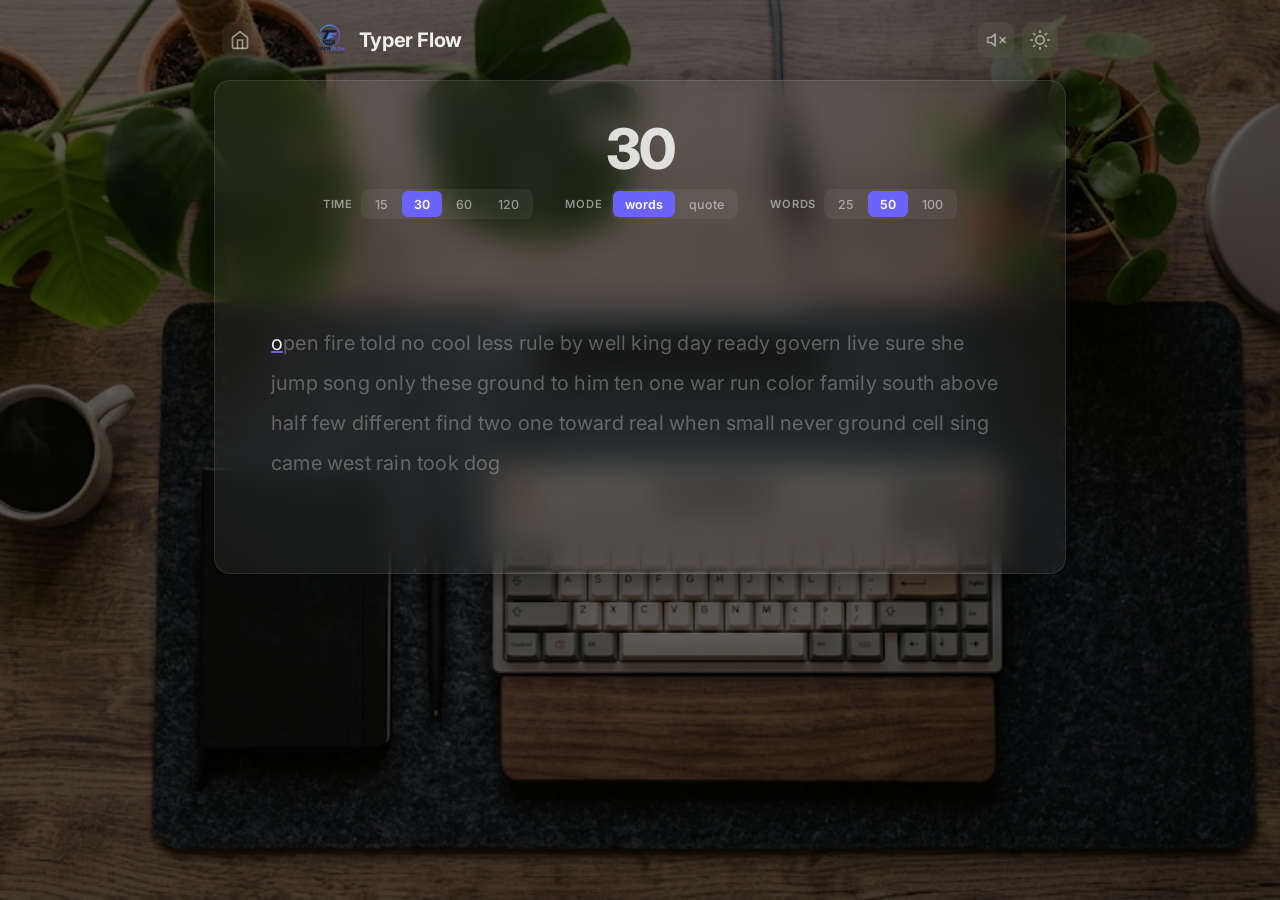
==== main.html @ 1b5fafee "Add files via upload" ====
<!DOCTYPE html>
<html lang="en" data-theme="dark">
<head>
  <meta charset="UTF-8">
  <meta name="viewport" content="width=device-width, initial-scale=1.0">
  <title>Typer Flow — Typing Speed Test</title>
  <link rel="preconnect" href="https://fonts.googleapis.com">
  <link rel="preconnect" href="https://fonts.gstatic.com" crossorigin>
  <link href="https://fonts.googleapis.com/css2?family=Inter:wght@300;400;500;600;700;800&display=swap" rel="stylesheet">
  <link rel="stylesheet" href="style.css">
</head>
<body>
  <div class="bg-overlay"></div>

  <header class="header">
    <div class="logo">
      <a href="index.html" class="btn-icon" title="Back to home" aria-label="Back to home" style="margin-right: 0.25rem;">
        <svg width="20" height="20" viewBox="0 0 24 24" fill="none" stroke="currentColor" stroke-width="2" stroke-linecap="round" stroke-linejoin="round">
          <path d="M3 9l9-7 9 7v11a2 2 0 0 1-2 2H5a2 2 0 0 1-2-2z"/>
          <polyline points="9 22 9 12 15 12 15 22"/>
        </svg>
      </a>
      <svg class="logo-icon" width="28" height="28" viewBox="0 0 28 28" fill="none">
         <img src="logo.png" width="40" height="40" alt="Logo">
      </svg>
      <span class="logo-text">Typer Flow</span>
    </div>
    <div class="header-actions">
      <button class="btn-icon" id="soundToggle" title="Toggle sound" aria-label="Toggle sound">
        <svg width="20" height="20" viewBox="0 0 24 24" fill="none" stroke="currentColor" stroke-width="2" stroke-linecap="round" stroke-linejoin="round">
          <polygon points="11 5 6 9 2 9 2 15 6 15 11 19 11 5"/>
          <path class="sound-on" d="M19.07 4.93a10 10 0 0 1 0 14.14M15.54 8.46a5 5 0 0 1 0 7.07"/>
          <line class="sound-off" x1="23" y1="9" x2="17" y2="15" style="display:none"/>
          <line class="sound-off" x1="17" y1="9" x2="23" y2="15" style="display:none"/>
        </svg>
      </button>
      <button class="btn-icon" id="themeToggle" title="Toggle theme" aria-label="Toggle theme">
        <svg class="icon-sun" width="20" height="20" viewBox="0 0 24 24" fill="none" stroke="currentColor" stroke-width="2" stroke-linecap="round" stroke-linejoin="round">
          <circle cx="12" cy="12" r="5"/>
          <line x1="12" y1="1" x2="12" y2="3"/>
          <line x1="12" y1="21" x2="12" y2="23"/>
          <line x1="4.22" y1="4.22" x2="5.64" y2="5.64"/>
          <line x1="18.36" y1="18.36" x2="19.78" y2="19.78"/>
          <line x1="1" y1="12" x2="3" y2="12"/>
          <line x1="21" y1="12" x2="23" y2="12"/>
          <line x1="4.22" y1="19.78" x2="5.64" y2="18.36"/>
          <line x1="18.36" y1="5.64" x2="19.78" y2="4.22"/>
        </svg>
        <svg class="icon-moon" width="20" height="20" viewBox="0 0 24 24" fill="none" stroke="currentColor" stroke-width="2" stroke-linecap="round" stroke-linejoin="round" style="display:none">
          <path d="M21 12.79A9 9 0 1 1 11.21 3 7 7 0 0 0 21 12.79z"/>
        </svg>
      </button>
    </div>
  </header>

  <main class="main">
    <div class="glass-card" id="typingCard">
      <!-- Timer Display -->
      <div class="timer-display" id="timerDisplay">30</div>

      <!-- Config Bar -->
      <div class="config-bar" id="configBar">
        <div class="config-group">
          <span class="config-label">time</span>
          <div class="config-options" id="timeOptions">
            <button class="config-btn" data-time="15">15</button>
            <button class="config-btn active" data-time="30">30</button>
            <button class="config-btn" data-time="60">60</button>
            <button class="config-btn" data-time="120">120</button>
          </div>
        </div>
        <div class="config-group">
          <span class="config-label">mode</span>
          <div class="config-options" id="modeOptions">
            <button class="config-btn active" data-mode="words">words</button>
            <button class="config-btn" data-mode="quote">quote</button>
          </div>
        </div>
        <div class="config-group" id="wordCountGroup">
          <span class="config-label">words</span>
          <div class="config-options" id="wordCountOptions">
            <button class="config-btn" data-count="25">25</button>
            <button class="config-btn active" data-count="50">50</button>
            <button class="config-btn" data-count="100">100</button>
          </div>
        </div>
      </div>

      <!-- Live Stats -->
      <div class="live-stats" id="liveStats">
        <div class="live-stat">
          <span class="live-stat-value" id="liveWpm">0</span>
          <span class="live-stat-label">wpm</span>
        </div>
        <div class="live-stat">
          <span class="live-stat-value" id="liveAccuracy">100</span>
          <span class="live-stat-label">acc%</span>
        </div>
      </div>

      <!-- Typing Area -->
      <div class="typing-area" id="typingArea" tabindex="0">
        <div class="text-display" id="textDisplay"></div>
        <input type="text" class="hidden-input" id="hiddenInput" autocomplete="off" autocorrect="off" autocapitalize="off" spellcheck="false" aria-label="Type here">
      </div>

      <!-- Restart Hint -->
      <div class="restart-hint" id="restartHint">
        press <kbd>Tab</kbd> + <kbd>Enter</kbd> to restart
      </div>
    </div>

    <!-- Results Screen -->
    <div class="results-overlay" id="resultsOverlay" style="display:none">
      <div class="results-card glass-card">
        <h2 class="results-title">Results</h2>
        <div class="results-wpm">
          <span class="results-wpm-value" id="resultWpm">0</span>
          <span class="results-wpm-label">wpm</span>
        </div>
        <div class="results-accuracy">
          <span class="results-accuracy-value" id="resultAccuracy">0%</span>
          <span class="results-accuracy-label">accuracy</span>
        </div>
        <div class="results-details">
          <div class="result-detail">
            <span class="result-detail-value" id="resultRawWpm">0</span>
            <span class="result-detail-label">raw wpm</span>
          </div>
          <div class="result-detail">
            <span class="result-detail-value" id="resultCorrectChars">0</span>
            <span class="result-detail-label">correct</span>
          </div>
          <div class="result-detail">
            <span class="result-detail-value" id="resultIncorrectChars">0</span>
            <span class="result-detail-label">incorrect</span>
          </div>
          <div class="result-detail">
            <span class="result-detail-value" id="resultTime">0s</span>
            <span class="result-detail-label">time</span>
          </div>
        </div>
        <div class="results-chart-container">
          <canvas id="wpmChart" width="500" height="160"></canvas>
        </div>
        <div class="results-personal-best" id="personalBestSection">
          <div class="personal-best-badge" id="personalBestBadge" style="display:none">
            <svg width="16" height="16" viewBox="0 0 24 24" fill="currentColor"><path d="M12 2l3.09 6.26L22 9.27l-5 4.87 1.18 6.88L12 17.77l-6.18 3.25L7 14.14 2 9.27l6.91-1.01L12 2z"/></svg>
            New Personal Best!
          </div>
          <div class="results-history" id="resultsHistory">
            <h3>Recent Tests</h3>
            <div class="history-list" id="historyList"></div>
          </div>
        </div>
        <button class="btn-restart" id="restartBtn">Try Again</button>
      </div>
    </div>
  </main>

  <script src="textGenerator.js"></script>
  <script src="timer.js"></script>
  <script src="stats.js"></script>
  <script src="storage.js"></script>
  <script src="app.js"></script>
</body>
</html>
---- style.css ----
/* ============================================
   TypeFlow — CSS Custom Properties & Themes
   ============================================ */

:root {
  --font-family: 'Inter', -apple-system, BlinkMacSystemFont, 'Segoe UI', sans-serif;

  /* Accent colors */
  --accent: #6c63ff;
  --accent-glow: rgba(108, 99, 255, 0.4);
  --correct: #4ade80;
  --incorrect: #f87171;
  --incorrect-bg: rgba(248, 113, 113, 0.15);

  /* Spacing */
  --card-padding: 2.5rem;
  --card-radius: 16px;

  /* Transitions */
  --transition-fast: 0.15s ease;
  --transition-normal: 0.25s ease;
  --transition-slow: 0.4s ease;
}

/* Dark theme (default) */
[data-theme="dark"] {
  --bg-primary: #0a0a0f;
  --bg-card: rgba(255, 255, 255, 0.06);
  --bg-card-border: rgba(255, 255, 255, 0.1);
  --text-primary: #f0f0f0;
  --text-secondary: rgba(255, 255, 255, 0.5);
  --text-muted: rgba(255, 255, 255, 0.25);
  --text-correct: var(--correct);
  --text-incorrect: var(--incorrect);
  --text-untouched: rgba(255, 255, 255, 0.3);
  --caret-color: var(--accent);
  --kbd-bg: rgba(255, 255, 255, 0.1);
  --kbd-border: rgba(255, 255, 255, 0.2);
  --config-btn-bg: rgba(255, 255, 255, 0.06);
  --config-btn-hover: rgba(255, 255, 255, 0.12);
  --config-btn-active-bg: var(--accent);
  --config-btn-active-text: #fff;
  --overlay-bg: rgba(0, 0, 0, 0.6);
  --shadow-card: 0 8px 32px rgba(0, 0, 0, 0.4);
  --history-item-bg: rgba(255, 255, 255, 0.04);
  --history-item-border: rgba(255, 255, 255, 0.08);
}

/* Light theme */
[data-theme="light"] {
  --bg-primary: #f0f0f5;
  --bg-card: rgba(255, 255, 255, 0.65);
  --bg-card-border: rgba(255, 255, 255, 0.8);
  --text-primary: #1a1a2e;
  --text-secondary: rgba(26, 26, 46, 0.5);
  --text-muted: rgba(26, 26, 46, 0.25);
  --text-correct: #16a34a;
  --text-incorrect: #dc2626;
  --text-untouched: rgba(26, 26, 46, 0.3);
  --caret-color: var(--accent);
  --kbd-bg: rgba(0, 0, 0, 0.06);
  --kbd-border: rgba(0, 0, 0, 0.15);
  --config-btn-bg: rgba(0, 0, 0, 0.05);
  --config-btn-hover: rgba(0, 0, 0, 0.1);
  --config-btn-active-bg: var(--accent);
  --config-btn-active-text: #fff;
  --overlay-bg: rgba(255, 255, 255, 0.4);
  --shadow-card: 0 8px 32px rgba(0, 0, 0, 0.1);
  --history-item-bg: rgba(0, 0, 0, 0.03);
  --history-item-border: rgba(0, 0, 0, 0.08);
}

/* ============================================
   Reset & Base
   ============================================ */

*, *::before, *::after {
  margin: 0;
  padding: 0;
  box-sizing: border-box;
}

html {
  font-size: 16px;
  -webkit-font-smoothing: antialiased;
  -moz-osx-font-smoothing: grayscale;
}

body {
  font-family: var(--font-family);
  background: var(--bg-primary);
  color: var(--text-primary);
  min-height: 100vh;
  overflow-x: hidden;
  position: relative;
}

/* ============================================
   Background
   ============================================ */

body::before {
  content: '';
  position: fixed;
  inset: 0;
  background: url('desk-keyboard-bg.png') center center / cover no-repeat;
  z-index: 0;
  pointer-events: none;
}

.bg-overlay {
  position: fixed;
  inset: 0;
  background: var(--overlay-bg);
  z-index: 0;
  pointer-events: none;
}

/* ============================================
   Header
   ============================================ */

.header {
  position: relative;
  z-index: 10;
  display: flex;
  align-items: center;
  justify-content: space-between;
  padding: 1.25rem 2rem;
  max-width: 900px;
  margin: 0 auto;
}

.logo {
  display: flex;
  align-items: center;
  gap: 0.6rem;
  color: var(--text-primary);
}

.logo-icon {
  color: var(--accent);
}

.logo-text {
  font-size: 1.25rem;
  font-weight: 700;
  letter-spacing: -0.02em;
}

.header-actions {
  display: flex;
  gap: 0.5rem;
}

.btn-icon {
  display: flex;
  align-items: center;
  justify-content: center;
  width: 36px;
  height: 36px;
  border: none;
  border-radius: 10px;
  background: var(--config-btn-bg);
  color: var(--text-secondary);
  cursor: pointer;
  transition: all var(--transition-fast);
  backdrop-filter: blur(8px);
}

.btn-icon:hover {
  background: var(--config-btn-hover);
  color: var(--text-primary);
}

.btn-icon:focus-visible {
  outline: 2px solid var(--accent);
  outline-offset: 2px;
}

/* ============================================
   Main
   ============================================ */

.main {
  position: relative;
  z-index: 10;
  display: flex;
  flex-direction: column;
  align-items: center;
  padding: 0 1.5rem 3rem;
  max-width: 900px;
  margin: 0 auto;
}

/* ============================================
   Glass Card
   ============================================ */

.glass-card {
  width: 100%;
  background: var(--bg-card);
  border: 1px solid var(--bg-card-border);
  border-radius: var(--card-radius);
  padding: var(--card-padding);
  backdrop-filter: blur(16px);
  -webkit-backdrop-filter: blur(16px);
  box-shadow: var(--shadow-card);
}

/* ============================================
   Timer Display
   ============================================ */

.timer-display {
  text-align: center;
  font-size: 3.5rem;
  font-weight: 800;
  color: var(--text-primary);
  letter-spacing: -0.03em;
  line-height: 1;
  margin-bottom: 0.75rem;
  opacity: 0.9;
  transition: color var(--transition-fast);
  user-select: none;
}

.timer-display.warning {
  color: var(--accent);
}

.timer-display.danger {
  color: var(--incorrect);
}

/* ============================================
   Config Bar
   ============================================ */

.config-bar {
  display: flex;
  align-items: center;
  justify-content: center;
  gap: 2rem;
  margin-bottom: 1.5rem;
  flex-wrap: wrap;
}

.config-group {
  display: flex;
  align-items: center;
  gap: 0.5rem;
}

.config-label {
  font-size: 0.7rem;
  font-weight: 600;
  text-transform: uppercase;
  letter-spacing: 0.08em;
  color: var(--text-secondary);
}

.config-options {
  display: flex;
  gap: 2px;
  background: var(--config-btn-bg);
  border-radius: 8px;
  padding: 2px;
}

.config-btn {
  border: none;
  background: transparent;
  color: var(--text-secondary);
  font-family: var(--font-family);
  font-size: 0.78rem;
  font-weight: 500;
  padding: 0.35rem 0.75rem;
  border-radius: 6px;
  cursor: pointer;
  transition: all var(--transition-fast);
  white-space: nowrap;
}

.config-btn:hover {
  color: var(--text-primary);
  background: var(--config-btn-hover);
}

.config-btn:focus-visible {
  outline: 2px solid var(--accent);
  outline-offset: 1px;
}

.config-btn.active {
  background: var(--config-btn-active-bg);
  color: var(--config-btn-active-text);
  font-weight: 600;
}

/* ============================================
   Live Stats
   ============================================ */

.live-stats {
  display: flex;
  justify-content: center;
  gap: 2.5rem;
  margin-bottom: 1.25rem;
  opacity: 0;
  transition: opacity var(--transition-normal);
  pointer-events: none;
}

.live-stats.visible {
  opacity: 1;
}

.live-stat {
  display: flex;
  flex-direction: column;
  align-items: center;
  gap: 0.1rem;
}

.live-stat-value {
  font-size: 1.5rem;
  font-weight: 700;
  color: var(--accent);
  letter-spacing: -0.02em;
}

.live-stat-label {
  font-size: 0.65rem;
  font-weight: 600;
  text-transform: uppercase;
  letter-spacing: 0.08em;
  color: var(--text-secondary);
}

/* ============================================
   Typing Area
   ============================================ */

.typing-area {
  position: relative;
  cursor: text;
  min-height: 120px;
  padding: 1rem;
  border-radius: 12px;
  transition: background var(--transition-fast);
}

.typing-area:hover,
.typing-area:focus {
  background: rgba(255, 255, 255, 0.02);
}

[data-theme="light"] .typing-area:hover,
[data-theme="light"] .typing-area:focus {
  background: rgba(0, 0, 0, 0.02);
}

.text-display {
  font-size: 1.25rem;
  line-height: 2;
  letter-spacing: 0.01em;
  word-wrap: break-word;
  user-select: none;
}

.text-display .char {
  position: relative;
  color: var(--text-untouched);
  transition: color var(--transition-fast);
}

.text-display .char.correct {
  color: var(--text-correct);
}

.text-display .char.incorrect {
  color: var(--text-incorrect);
  background: var(--incorrect-bg);
  border-radius: 2px;
}

.text-display .char.current {
  color: var(--text-primary);
}

.text-display .char.current::after {
  content: '';
  position: absolute;
  left: 0;
  bottom: 2px;
  width: 100%;
  height: 2px;
  background: var(--caret-color);
  border-radius: 1px;
  animation: caret-blink 1s step-end infinite;
}

.text-display .space.incorrect {
  background: var(--incorrect-bg);
  border-radius: 2px;
}

.hidden-input {
  position: absolute;
  top: 0;
  left: 0;
  width: 100%;
  height: 100%;
  opacity: 0;
  border: none;
  outline: none;
  font-size: 16px; /* prevents iOS auto-zoom on focus */
  /* remove pointer-events: none so it can even be tapped directly */
}


@keyframes caret-blink {
  0%, 100% { opacity: 1; }
  50% { opacity: 0; }
}

/* ============================================
   Restart Hint
   ============================================ */

.restart-hint {
  text-align: center;
  margin-top: 1rem;
  font-size: 0.75rem;
  color: var(--text-muted);
  opacity: 0;
  transition: opacity var(--transition-normal);
}

.restart-hint.visible {
  opacity: 1;
}

kbd {
  display: inline-block;
  background: var(--kbd-bg);
  border: 1px solid var(--kbd-border);
  border-radius: 4px;
  padding: 0.1em 0.4em;
  font-family: var(--font-family);
  font-size: 0.7rem;
  font-weight: 500;
}

/* ============================================
   Results Overlay
   ============================================ */

.results-overlay {
  position: fixed;
  inset: 0;
  z-index: 100;
  display: flex;
  align-items: center;
  justify-content: center;
  background: rgba(0, 0, 0, 0.6);
  backdrop-filter: blur(8px);
  -webkit-backdrop-filter: blur(8px);
  padding: 1.5rem;
  animation: fadeIn 0.3s ease;
}

[data-theme="light"] .results-overlay {
  background: rgba(255, 255, 255, 0.6);
}

@keyframes fadeIn {
  from { opacity: 0; }
  to { opacity: 1; }
}

.results-card {
  max-width: 520px;
  width: 100%;
  max-height: 90vh;
  overflow-y: auto;
  animation: slideUp 0.35s ease;
}

@keyframes slideUp {
  from { opacity: 0; transform: translateY(20px); }
  to { opacity: 1; transform: translateY(0); }
}

.results-title {
  text-align: center;
  font-size: 0.85rem;
  font-weight: 600;
  text-transform: uppercase;
  letter-spacing: 0.1em;
  color: var(--text-secondary);
  margin-bottom: 1.5rem;
}

.results-wpm {
  text-align: center;
  margin-bottom: 0.5rem;
}

.results-wpm-value {
  font-size: 5rem;
  font-weight: 800;
  letter-spacing: -0.04em;
  line-height: 1;
  color: var(--accent);
}

.results-wpm-label {
  display: block;
  font-size: 0.8rem;
  font-weight: 600;
  text-transform: uppercase;
  letter-spacing: 0.1em;
  color: var(--text-secondary);
  margin-top: 0.25rem;
}

.results-accuracy {
  text-align: center;
  margin-bottom: 1.5rem;
}

.results-accuracy-value {
  font-size: 1.75rem;
  font-weight: 700;
  color: var(--text-primary);
}

.results-accuracy-label {
  font-size: 0.7rem;
  font-weight: 600;
  text-transform: uppercase;
  letter-spacing: 0.1em;
  color: var(--text-secondary);
  margin-left: 0.4rem;
}

.results-details {
  display: grid;
  grid-template-columns: repeat(4, 1fr);
  gap: 0.75rem;
  margin-bottom: 1.5rem;
}

.result-detail {
  text-align: center;
}

.result-detail-value {
  display: block;
  font-size: 1.25rem;
  font-weight: 700;
  color: var(--text-primary);
}

.result-detail-label {
  font-size: 0.6rem;
  font-weight: 600;
  text-transform: uppercase;
  letter-spacing: 0.08em;
  color: var(--text-secondary);
}

/* ============================================
   WPM Chart
   ============================================ */

.results-chart-container {
  margin-bottom: 1.5rem;
  background: var(--history-item-bg);
  border-radius: 10px;
  padding: 1rem;
}

#wpmChart {
  width: 100%;
  height: auto;
  display: block;
}

/* ============================================
   Personal Best & History
   ============================================ */

.personal-best-badge {
  display: flex;
  align-items: center;
  justify-content: center;
  gap: 0.4rem;
  padding: 0.5rem 1rem;
  background: rgba(108, 99, 255, 0.15);
  border: 1px solid rgba(108, 99, 255, 0.3);
  border-radius: 8px;
  color: var(--accent);
  font-size: 0.8rem;
  font-weight: 600;
  margin-bottom: 1.25rem;
  animation: fadeIn 0.5s ease;
}

.results-history h3 {
  font-size: 0.7rem;
  font-weight: 600;
  text-transform: uppercase;
  letter-spacing: 0.1em;
  color: var(--text-secondary);
  margin-bottom: 0.75rem;
}

.history-list {
  display: flex;
  flex-direction: column;
  gap: 0.4rem;
  max-height: 120px;
  overflow-y: auto;
  margin-bottom: 1.5rem;
}

.history-item {
  display: flex;
  justify-content: space-between;
  align-items: center;
  padding: 0.5rem 0.75rem;
  background: var(--history-item-bg);
  border: 1px solid var(--history-item-border);
  border-radius: 8px;
  font-size: 0.8rem;
}

.history-item-wpm {
  font-weight: 700;
  color: var(--accent);
}

.history-item-accuracy {
  color: var(--text-secondary);
}

.history-item-date {
  color: var(--text-muted);
  font-size: 0.7rem;
}

/* ============================================
   Restart Button
   ============================================ */

.btn-restart {
  display: block;
  width: 100%;
  padding: 0.85rem;
  border: none;
  border-radius: 10px;
  background: var(--accent);
  color: #fff;
  font-family: var(--font-family);
  font-size: 0.9rem;
  font-weight: 600;
  cursor: pointer;
  transition: all var(--transition-fast);
}

.btn-restart:hover {
  filter: brightness(1.1);
  transform: translateY(-1px);
}

.btn-restart:focus-visible {
  outline: 2px solid var(--accent);
  outline-offset: 3px;
}

/* ============================================
   Scrollbar
   ============================================ */

::-webkit-scrollbar {
  width: 6px;
}

::-webkit-scrollbar-track {
  background: transparent;
}

::-webkit-scrollbar-thumb {
  background: var(--text-muted);
  border-radius: 3px;
}

/* ============================================
   Responsive
   ============================================ */

@media (max-width: 768px) {
  .header {
    padding: 1rem 1.25rem;
  }

  .main {
    padding: 0 1rem 2rem;
  }

  .glass-card {
    padding: 1.5rem;
    border-radius: 12px;
  }

  .timer-display {
    font-size: 2.5rem;
  }

  .config-bar {
    gap: 1rem;
  }

  .config-label {
    display: none;
  }

  .text-display {
    font-size: 1.05rem;
    line-height: 1.9;
  }

  .results-wpm-value {
    font-size: 3.5rem;
  }

  .results-details {
    grid-template-columns: repeat(2, 1fr);
    gap: 0.5rem;
  }
}

@media (max-width: 480px) {
  .header {
    padding: 0.75rem 1rem;
  }

  .logo-text {
    font-size: 1.1rem;
  }

  .glass-card {
    padding: 1.25rem;
  }

  .timer-display {
    font-size: 2rem;
  }

  .config-bar {
    gap: 0.75rem;
    margin-bottom: 1rem;
  }

  .config-btn {
    font-size: 0.72rem;
    padding: 0.3rem 0.6rem;
  }

  .text-display {
    font-size: 0.95rem;
    line-height: 1.8;
  }

  .typing-area {
    min-height: 100px;
    padding: 0.75rem;
  }

  .live-stat-value {
    font-size: 1.2rem;
  }

  .results-card {
    padding: 1.5rem;
  }

  .results-wpm-value {
    font-size: 3rem;
  }

  .results-details {
    grid-template-columns: repeat(2, 1fr);
  }
}
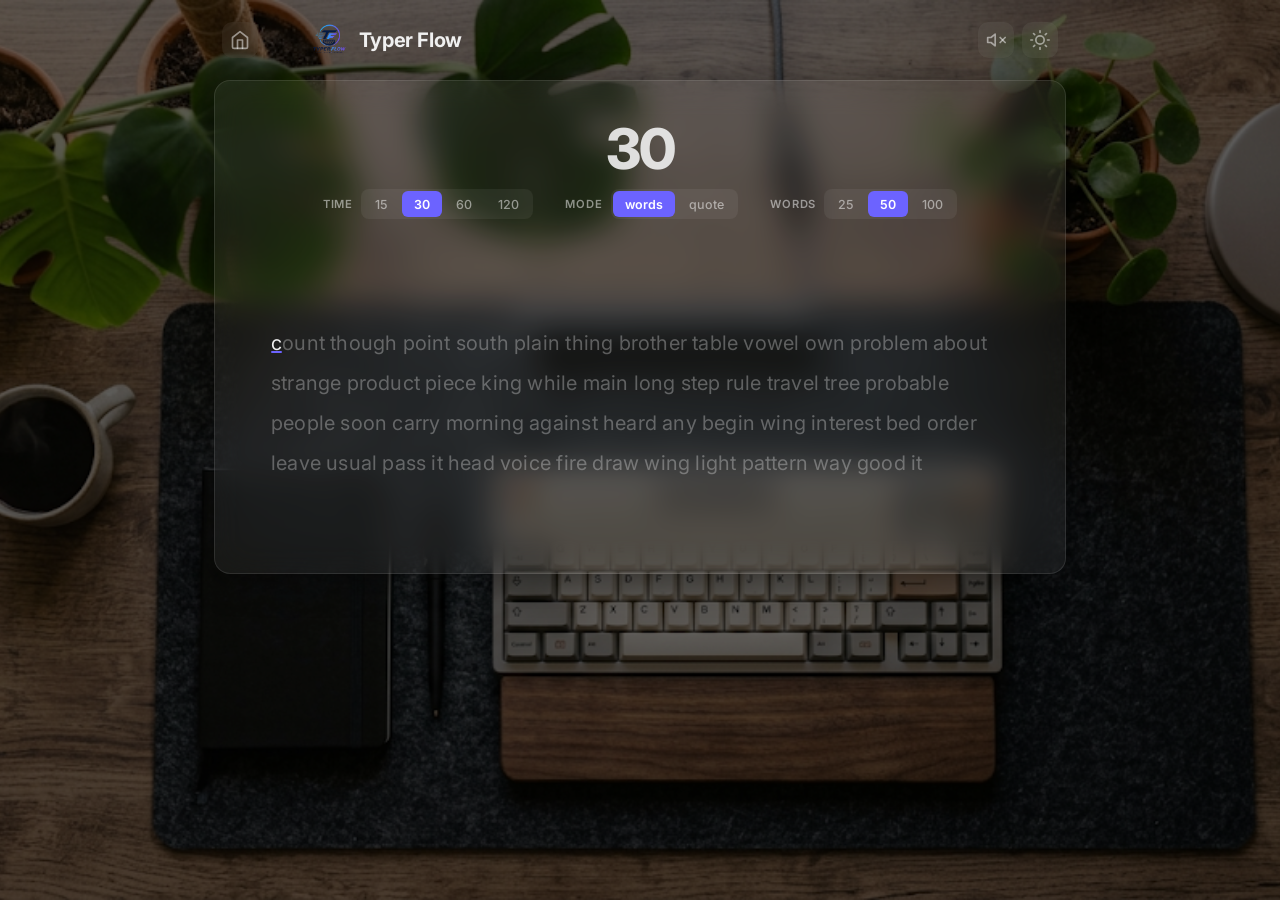
==== commit 283619cb: "Update main.html" ====
--- a/main.html
+++ b/main.html
@@ -1,6 +1,15 @@
 <!DOCTYPE html>
 <html lang="en" data-theme="dark">
 <head>
+  <!-- Google tag (gtag.js) -->
+<script async src="https://www.googletagmanager.com/gtag/js?id=G-G1JTHXNPPL"></script>
+<script>
+  window.dataLayer = window.dataLayer || [];
+  function gtag(){dataLayer.push(arguments);}
+  gtag('js', new Date());
+
+  gtag('config', 'G-G1JTHXNPPL');
+</script>
   <meta charset="UTF-8">
   <meta name="viewport" content="width=device-width, initial-scale=1.0">
   <title>Typer Flow — Typing Speed Test</title>
